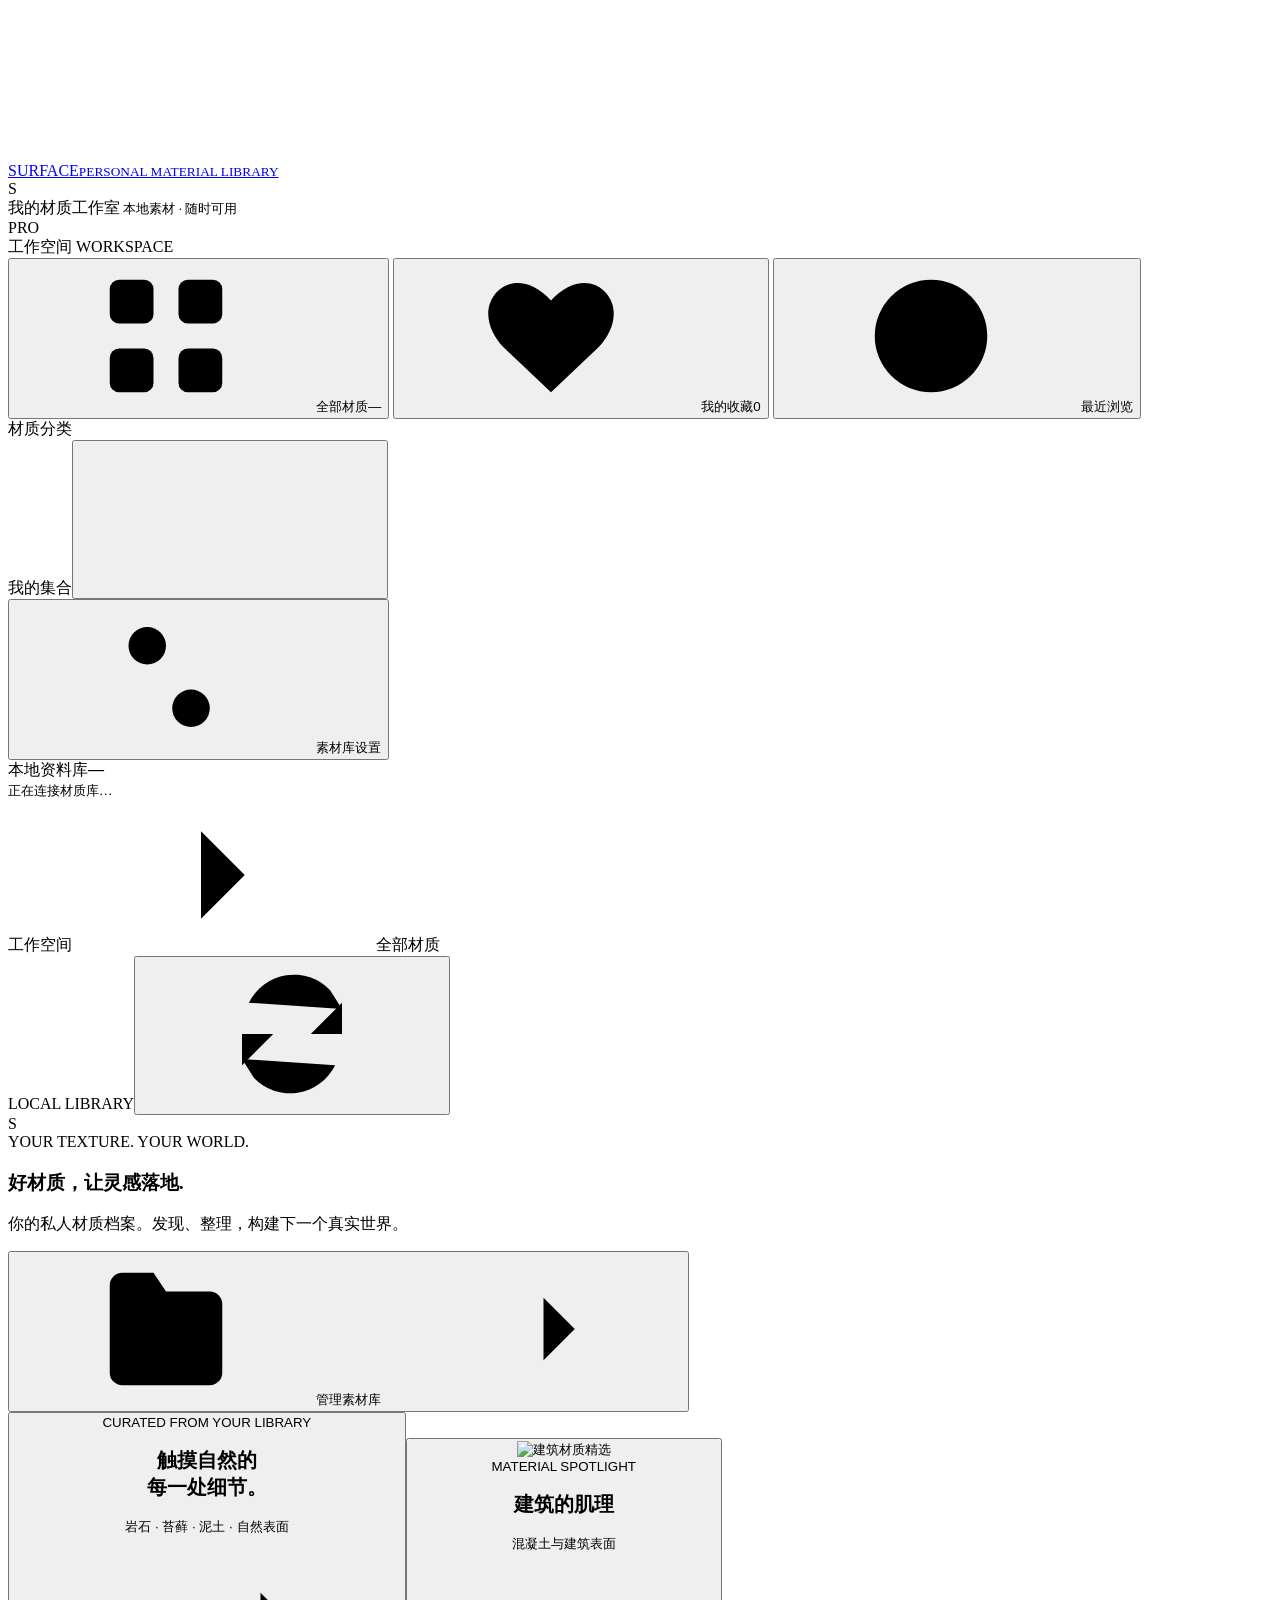
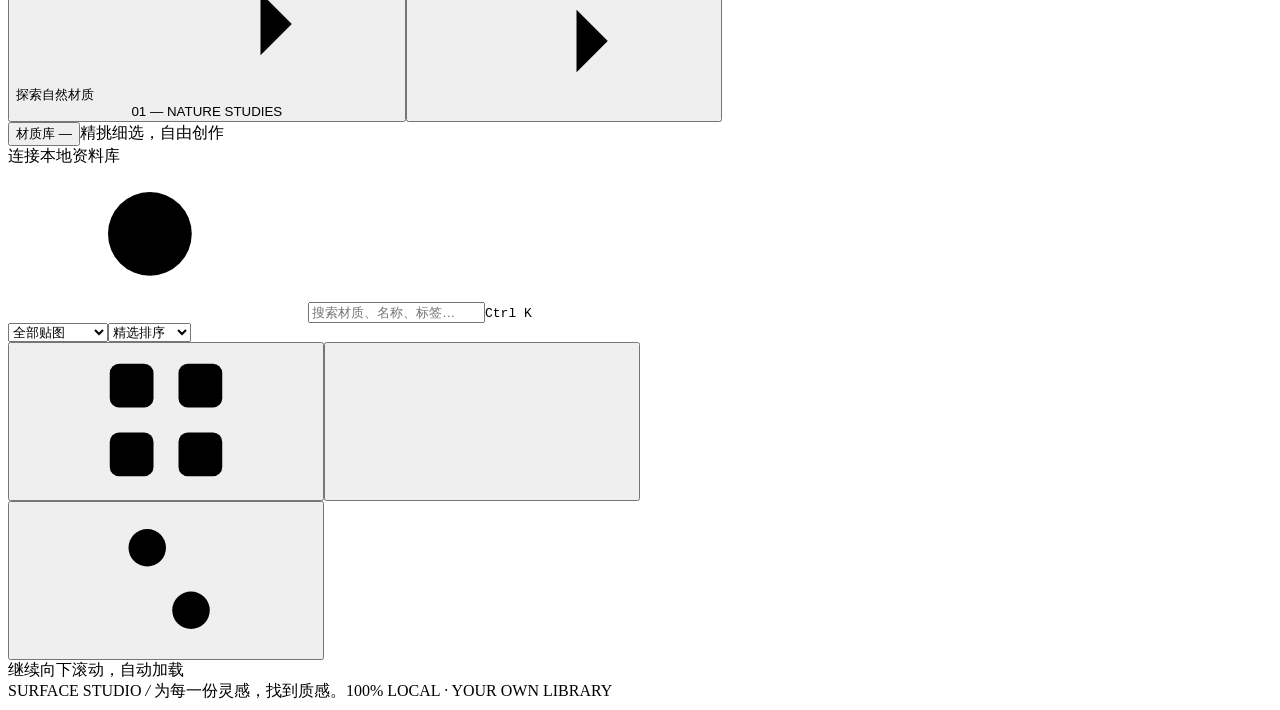
==== public/index.html @ 8ddc073b "feat: add persistent manual material categories in SS 1.2.0" ====
<!doctype html>
<html lang="zh-CN">
<head><meta charset="UTF-8"><meta name="viewport" content="width=device-width, initial-scale=1"><meta name="theme-color" content="#111214"><title>SURFACE — 私人材质工作室</title><link rel="icon" href="/app-icon.png" type="image/png"><link rel="stylesheet" href="/style.css"></head>
<body>
<svg class="sprite" aria-hidden="true"><defs>
<symbol id="i-grid" viewBox="0 0 24 24"><rect x="3" y="3" width="7" height="7" rx="1.5"/><rect x="14" y="3" width="7" height="7" rx="1.5"/><rect x="3" y="14" width="7" height="7" rx="1.5"/><rect x="14" y="14" width="7" height="7" rx="1.5"/></symbol>
<symbol id="i-search" viewBox="0 0 24 24"><circle cx="10.7" cy="10.7" r="6.7"/><path d="m16 16 4.5 4.5"/></symbol>
<symbol id="i-heart" viewBox="0 0 24 24"><path d="M20.5 4.8c-2-2-5.5-1.8-8.5 1.5-3-3.3-6.5-3.5-8.5-1.5-2.7 2.7-1.5 6.5.9 9L12 21l7.6-7.2c2.4-2.5 3.6-6.3.9-9Z"/></symbol>
<symbol id="i-folder" viewBox="0 0 24 24"><path d="M3 7V5a2 2 0 0 1 2-2h5l2 3h7a2 2 0 0 1 2 2v11a2 2 0 0 1-2 2H5a2 2 0 0 1-2-2V7Z"/></symbol>
<symbol id="i-clock" viewBox="0 0 24 24"><circle cx="12" cy="12" r="9"/><path d="M12 7v5l3 2"/></symbol>
<symbol id="i-plus" viewBox="0 0 24 24"><path d="M12 5v14M5 12h14"/></symbol>
<symbol id="i-arrow" viewBox="0 0 24 24"><path d="M5 12h14m-5-5 5 5-5 5"/></symbol>
<symbol id="i-chevron" viewBox="0 0 24 24"><path d="m8 5 7 7-7 7"/></symbol>
<symbol id="i-close" viewBox="0 0 24 24"><path d="m6 6 12 12M6 18 18 6"/></symbol>
<symbol id="i-refresh" viewBox="0 0 24 24"><path d="M20 7v5h-5M4 17v-5h5"/><path d="M5.1 7a8 8 0 0 1 13-2l1.9 3M4 16l1.9 3a8 8 0 0 0 13-2"/></symbol>
<symbol id="i-settings" viewBox="0 0 24 24"><path d="M4 7h16M4 17h16"/><circle cx="9" cy="7" r="3"/><circle cx="16" cy="17" r="3"/></symbol>
<symbol id="i-copy" viewBox="0 0 24 24"><rect x="8" y="8" width="12" height="13" rx="2"/><path d="M16 8V5a2 2 0 0 0-2-2H5a2 2 0 0 0-2 2v9a2 2 0 0 0 2 2h3"/></symbol>
<symbol id="i-check" viewBox="0 0 24 24"><path d="m5 12 4 4L19 6"/></symbol>
<symbol id="i-cube" viewBox="0 0 24 24"><path d="m12 2 9 5v10l-9 5-9-5V7l9-5Zm0 10v10M3 7l9 5 9-5M7.5 4.5l9 5v5"/></symbol>
<symbol id="i-expand" viewBox="0 0 24 24"><path d="M8 3H3v5m13-5h5v5M3 16v5h5m13-5v5h-5"/></symbol>
<symbol id="i-list" viewBox="0 0 24 24"><path d="M8 5h13M8 12h13M8 19h13M3 5h.01M3 12h.01M3 19h.01"/></symbol>
<symbol id="i-compare" viewBox="0 0 24 24"><rect x="3" y="4" width="18" height="16" rx="2"/><path d="M12 2v20"/></symbol>
</defs></svg>
<div class="app">
<aside class="sidebar">
<a class="brand" href="/" aria-label="Surface 首页"><img class="brand-icon" src="/app-icon.png" alt=""><span>SURFACE<small>PERSONAL MATERIAL LIBRARY</small></span></a>
<div class="workspace"><span class="workspace-icon">S</span><div>我的材质工作室<small><span class="live-dot"></span> 本地素材 · 随时可用</small></div><span class="workspace-tag">PRO</span></div>
<div class="nav-label">工作空间 <span>WORKSPACE</span></div>
<nav id="main-nav">
<button data-view="all" class="nav-item active"><svg><use href="#i-grid"/></svg>全部材质<span id="all-count" class="nav-count">—</span></button>
<button data-view="favorites" class="nav-item"><svg><use href="#i-heart"/></svg>我的收藏<span id="fav-count" class="nav-count">0</span></button>
<button data-view="recent" class="nav-item"><svg><use href="#i-clock"/></svg>最近浏览</button>
</nav>
<div class="nav-label category-label">材质分类 <span id="category-number"></span></div>
<nav id="categories" class="categories"></nav>
<div class="nav-label collections-label">我的集合<button class="icon-button" id="new-collection" title="新建集合"><svg><use href="#i-plus"/></svg></button></div>
<nav id="collections"></nav>
<div class="sidebar-bottom"><button id="settings" class="nav-item"><svg><use href="#i-settings"/></svg>素材库设置</button><div class="storage"><div><span><i class="live-dot"></i> 本地资料库</span><b id="storage-size">—</b></div><div class="storage-line"><i></i></div><small id="storage-path" title="">正在连接材质库…</small></div></div>
</aside>
<section class="main-shell">
<header class="topbar"><div class="breadcrumb">工作空间 <svg><use href="#i-chevron"/></svg><span id="breadcrumb-title">全部材质</span></div><div class="topbar-right"><span class="offline"><i class="live-dot"></i> LOCAL LIBRARY</span><button class="icon-button" id="refresh" title="重新扫描材质库"><svg><use href="#i-refresh"/></svg></button><span class="topbar-divider"></span><div class="avatar">S<span></span></div></div></header>
<main id="scroll-area">
<section class="page-heading"><div><div class="eyebrow">YOUR TEXTURE. YOUR WORLD.</div><h1 id="page-title">好材质，让灵感落地<span>.</span></h1><p id="page-description">你的私人材质档案。发现、整理，构建下一个真实世界。</p></div><button id="library-button" class="outline-button"><svg><use href="#i-folder"/></svg>管理素材库<svg class="small"><use href="#i-arrow"/></svg></button></section>
<section id="featured" class="featured"><button class="feature-main" id="feature-main"><div class="feature-copy"><span class="feature-kicker"><i></i> CURATED FROM YOUR LIBRARY</span><h2>触摸自然的<br>每一处细节<span>。</span></h2><p>岩石 · 苔藓 · 泥土 · 自然表面</p><span class="feature-cta">探索自然材质 <svg><use href="#i-arrow"/></svg></span></div><div class="hero-spheres" id="hero-spheres"></div><span class="feature-number">01 — NATURE STUDIES</span></button><button class="feature-side" id="feature-side"><img id="architecture-image" alt="建筑材质精选"><div class="side-overlay"></div><div class="side-copy"><span>MATERIAL SPOTLIGHT</span><h2>建筑的肌理</h2><p>混凝土与建筑表面</p></div><span class="round-arrow"><svg><use href="#i-arrow"/></svg></span></button></section>
<section class="library-section"><div class="library-tabs"><div class="tabs"><button id="tab-all" class="selected">材质库 <span id="result-count">—</span></button><span class="tab-caption">精挑细选，自由创作</span></div><div class="library-status"><span class="live-dot"></span><span id="index-status">连接本地资料库</span></div></div>
<div class="toolbar"><div class="search-box"><svg><use href="#i-search"/></svg><input id="search" type="search" placeholder="搜索材质、名称、标签…" autocomplete="off"><kbd>Ctrl K</kbd></div><select id="map-filter" aria-label="贴图通道筛选"><option value="">全部贴图</option><option value="Normal">含法线贴图</option><option value="Displacement">含置换贴图</option><option value="AO">含 AO 贴图</option><option value="Metalness">含金属度贴图</option></select><select id="sort" aria-label="排序"><option value="curated">精选排序</option><option value="name">名称 A—Z</option><option value="recent">最近更新</option><option value="size">文件大小</option></select><div class="view-buttons"><button class="icon-button active" id="grid-view" title="网格视图"><svg><use href="#i-grid"/></svg></button><button class="icon-button" id="list-view" title="列表视图"><svg><use href="#i-list"/></svg></button></div><button class="icon-button filter-toggle" id="filter-toggle" title="更多筛选"><svg><use href="#i-settings"/></svg></button></div>
<div class="advanced-filters" id="advanced-filters" hidden><label>分辨率 <select id="resolution-filter"><option value="">全部分辨率</option><option>4K</option><option>8K</option><option>2K</option></select></label><label class="check-label"><input id="tileable-filter" type="checkbox">仅显示可平铺材质</label><label class="density-label">卡片大小 <input id="density" type="range" min="175" max="300" value="220"></label><button class="text-button" id="reset-filters">重置筛选</button></div>
<div id="active-filters" class="active-filters"></div>
<div id="asset-grid" class="asset-grid" aria-live="polite"></div>
<div id="empty" class="empty" hidden><svg><use href="#i-search"/></svg><h3>这里还没有材质</h3><p>试试其他关键词，或调整筛选条件。</p><button class="outline-button" id="empty-reset">查看全部材质</button></div>
<div class="load-more"><span id="shown-count"></span><span id="load-more" role="status">继续向下滚动，自动加载</span></div>
</section><footer><span>SURFACE STUDIO <i> / </i> 为每一份灵感，找到质感。</span><span>100% LOCAL <i>·</i> YOUR OWN LIBRARY</span></footer>
</main>
</section>
<aside id="detail" class="detail" hidden></aside>
</div>
<div id="compare-tray" class="compare-tray" hidden></div>
<dialog id="modal"><div id="modal-content"></div></dialog>
<div id="toast" class="toast" role="status"></div>
<link rel="stylesheet" href="/glass.css?v=1">
<script src="/glass.js"></script>
<script src="/app.js"></script>
<script src="/blender.js"></script>
<link rel="stylesheet" href="/blender.css?v=1">
<link rel="stylesheet" href="/context-menu.css?v=1">
<script src="/context-menu.js"></script>
<link rel="stylesheet" href="/readability.css?v=1">
<script src="/readability.js"></script>
<link rel="stylesheet" href="/workbench.css?v=20261009">
<script src="/workbench.js?v=20261009"></script>
<link rel="stylesheet" href="/window-chrome.css?v=1">
<script src="/window-chrome.js?v=1"></script>
<link rel="stylesheet" href="/material-drag.css?v=1">
<script src="/material-drag.js?v=1"></script>
<link rel="stylesheet" href="/corners.css?v=1">
<script src="/categories.js?v=1"></script>
</body></html>
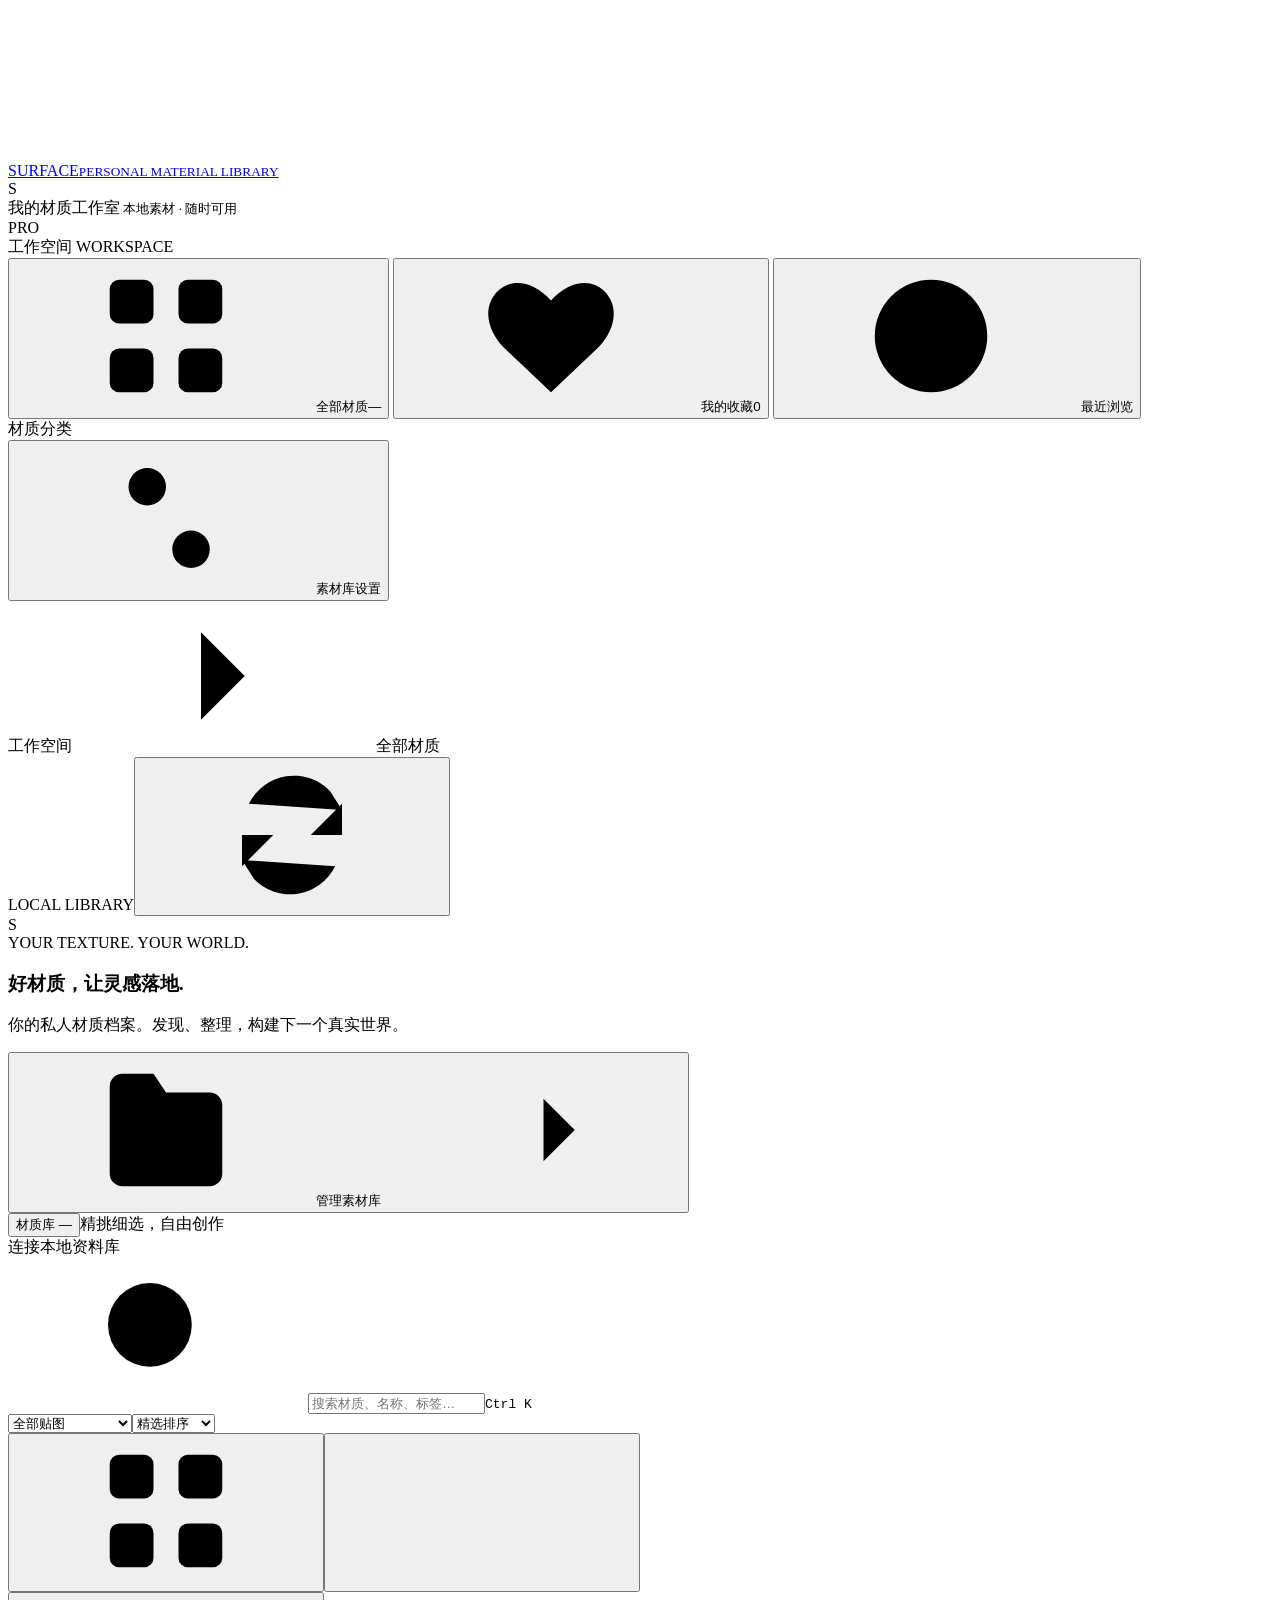
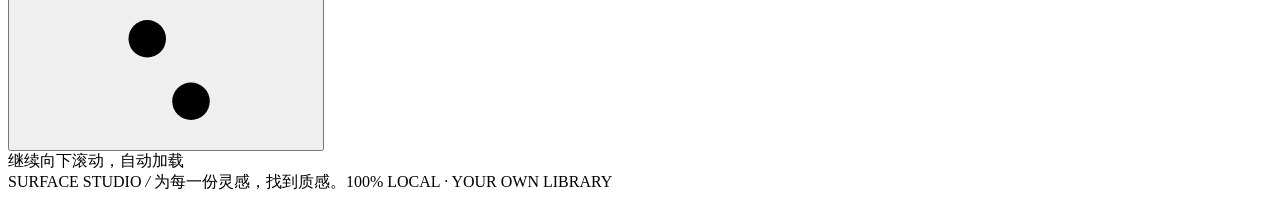
==== commit 620274ff: "Release 1.5.0: Blender material roundtrip, signed updates and broader compatibility" ====
--- a/public/index.html
+++ b/public/index.html
@@ -33,17 +33,15 @@
 </nav>
 <div class="nav-label category-label">材质分类 <span id="category-number"></span></div>
 <nav id="categories" class="categories"></nav>
-<div class="nav-label collections-label">我的集合<button class="icon-button" id="new-collection" title="新建集合"><svg><use href="#i-plus"/></svg></button></div>
-<nav id="collections"></nav>
-<div class="sidebar-bottom"><button id="settings" class="nav-item"><svg><use href="#i-settings"/></svg>素材库设置</button><div class="storage"><div><span><i class="live-dot"></i> 本地资料库</span><b id="storage-size">—</b></div><div class="storage-line"><i></i></div><small id="storage-path" title="">正在连接材质库…</small></div></div>
+<div class="sidebar-bottom"><button id="settings" class="nav-item"><svg><use href="#i-settings"/></svg>素材库设置</button></div>
 </aside>
 <section class="main-shell">
 <header class="topbar"><div class="breadcrumb">工作空间 <svg><use href="#i-chevron"/></svg><span id="breadcrumb-title">全部材质</span></div><div class="topbar-right"><span class="offline"><i class="live-dot"></i> LOCAL LIBRARY</span><button class="icon-button" id="refresh" title="重新扫描材质库"><svg><use href="#i-refresh"/></svg></button><span class="topbar-divider"></span><div class="avatar">S<span></span></div></div></header>
 <main id="scroll-area">
 <section class="page-heading"><div><div class="eyebrow">YOUR TEXTURE. YOUR WORLD.</div><h1 id="page-title">好材质，让灵感落地<span>.</span></h1><p id="page-description">你的私人材质档案。发现、整理，构建下一个真实世界。</p></div><button id="library-button" class="outline-button"><svg><use href="#i-folder"/></svg>管理素材库<svg class="small"><use href="#i-arrow"/></svg></button></section>
-<section id="featured" class="featured"><button class="feature-main" id="feature-main"><div class="feature-copy"><span class="feature-kicker"><i></i> CURATED FROM YOUR LIBRARY</span><h2>触摸自然的<br>每一处细节<span>。</span></h2><p>岩石 · 苔藓 · 泥土 · 自然表面</p><span class="feature-cta">探索自然材质 <svg><use href="#i-arrow"/></svg></span></div><div class="hero-spheres" id="hero-spheres"></div><span class="feature-number">01 — NATURE STUDIES</span></button><button class="feature-side" id="feature-side"><img id="architecture-image" alt="建筑材质精选"><div class="side-overlay"></div><div class="side-copy"><span>MATERIAL SPOTLIGHT</span><h2>建筑的肌理</h2><p>混凝土与建筑表面</p></div><span class="round-arrow"><svg><use href="#i-arrow"/></svg></span></button></section>
+
 <section class="library-section"><div class="library-tabs"><div class="tabs"><button id="tab-all" class="selected">材质库 <span id="result-count">—</span></button><span class="tab-caption">精挑细选，自由创作</span></div><div class="library-status"><span class="live-dot"></span><span id="index-status">连接本地资料库</span></div></div>
-<div class="toolbar"><div class="search-box"><svg><use href="#i-search"/></svg><input id="search" type="search" placeholder="搜索材质、名称、标签…" autocomplete="off"><kbd>Ctrl K</kbd></div><select id="map-filter" aria-label="贴图通道筛选"><option value="">全部贴图</option><option value="Normal">含法线贴图</option><option value="Displacement">含置换贴图</option><option value="AO">含 AO 贴图</option><option value="Metalness">含金属度贴图</option></select><select id="sort" aria-label="排序"><option value="curated">精选排序</option><option value="name">名称 A—Z</option><option value="recent">最近更新</option><option value="size">文件大小</option></select><div class="view-buttons"><button class="icon-button active" id="grid-view" title="网格视图"><svg><use href="#i-grid"/></svg></button><button class="icon-button" id="list-view" title="列表视图"><svg><use href="#i-list"/></svg></button></div><button class="icon-button filter-toggle" id="filter-toggle" title="更多筛选"><svg><use href="#i-settings"/></svg></button></div>
+<div class="toolbar"><div class="search-box"><svg><use href="#i-search"/></svg><input id="search" type="search" placeholder="搜索材质、名称、标签…" autocomplete="off"><kbd>Ctrl K</kbd></div><select id="map-filter" aria-label="贴图通道筛选"><option value="">全部贴图</option><option value="BlenderNative">Blender 自制材质</option><option value="NormalOnly">纯法线贴图</option><option value="Normal">含法线贴图</option><option value="Displacement">含置换贴图</option><option value="AO">含 AO 贴图</option><option value="Metalness">含金属度贴图</option></select><select id="sort" aria-label="排序"><option value="curated">精选排序</option><option value="name">名称 A—Z</option><option value="recent">最近更新</option><option value="size">文件大小</option></select><div class="view-buttons"><button class="icon-button active" id="grid-view" title="网格视图"><svg><use href="#i-grid"/></svg></button><button class="icon-button" id="list-view" title="列表视图"><svg><use href="#i-list"/></svg></button></div><button class="icon-button filter-toggle" id="filter-toggle" title="更多筛选"><svg><use href="#i-settings"/></svg></button></div>
 <div class="advanced-filters" id="advanced-filters" hidden><label>分辨率 <select id="resolution-filter"><option value="">全部分辨率</option><option>4K</option><option>8K</option><option>2K</option></select></label><label class="check-label"><input id="tileable-filter" type="checkbox">仅显示可平铺材质</label><label class="density-label">卡片大小 <input id="density" type="range" min="175" max="300" value="220"></label><button class="text-button" id="reset-filters">重置筛选</button></div>
 <div id="active-filters" class="active-filters"></div>
 <div id="asset-grid" class="asset-grid" aria-live="polite"></div>
@@ -63,6 +61,7 @@
 <script src="/blender.js"></script>
 <link rel="stylesheet" href="/blender.css?v=1">
 <link rel="stylesheet" href="/context-menu.css?v=1">
+<script src="/material-names.js"></script>
 <script src="/context-menu.js"></script>
 <link rel="stylesheet" href="/readability.css?v=1">
 <script src="/readability.js"></script>
@@ -74,4 +73,12 @@
 <script src="/material-drag.js?v=1"></script>
 <link rel="stylesheet" href="/corners.css?v=1">
 <script src="/categories.js?v=1"></script>
+<link rel="stylesheet" href="/daylight.css?v=1">
+<link rel="stylesheet" href="/select-menu.css?v=1">
+<script src="/select-menu.js?v=1"></script>
+<link rel="stylesheet" href="/organizer.css?v=1">
+<script src="/organizer.js?v=1"></script>
+<link rel="stylesheet" href="/normal-library.css?v=1">
+<script src="/normal-library.js?v=1"></script>
+<script src="/updates.js"></script>
 </body></html>
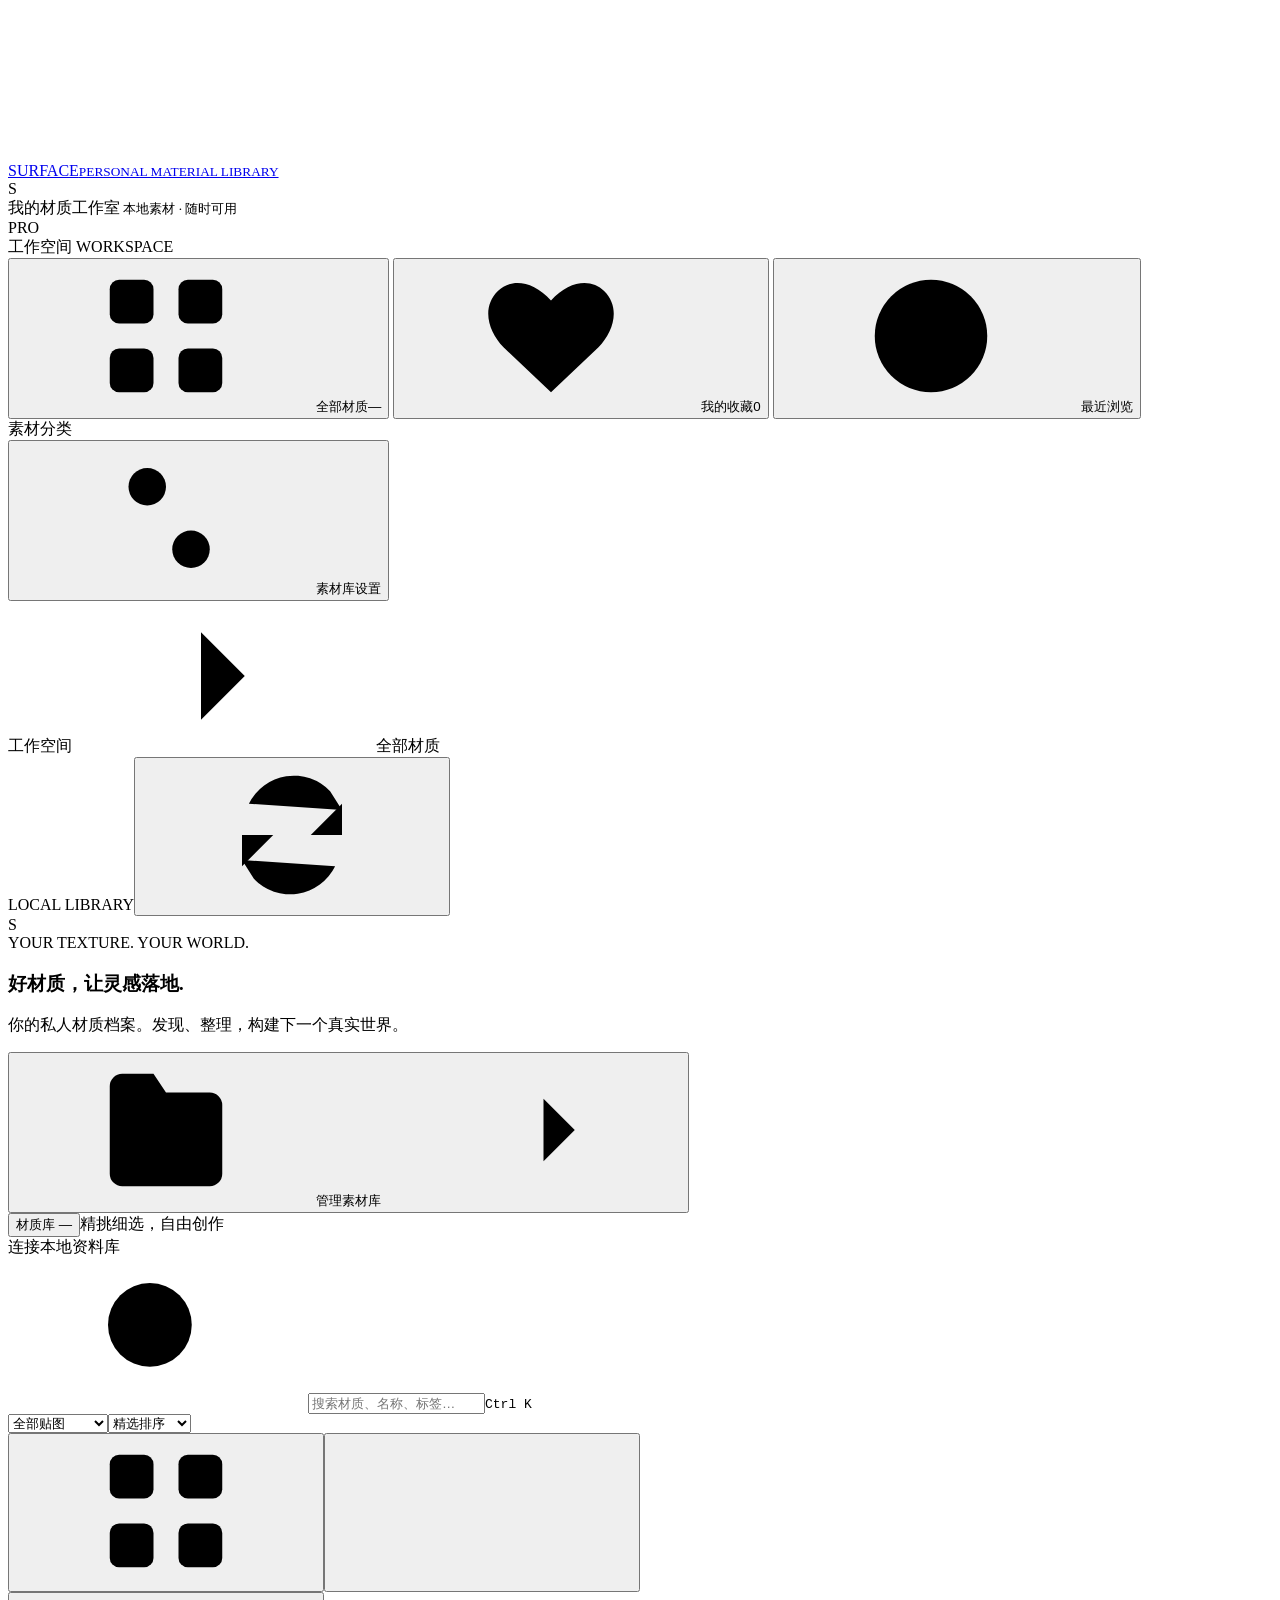
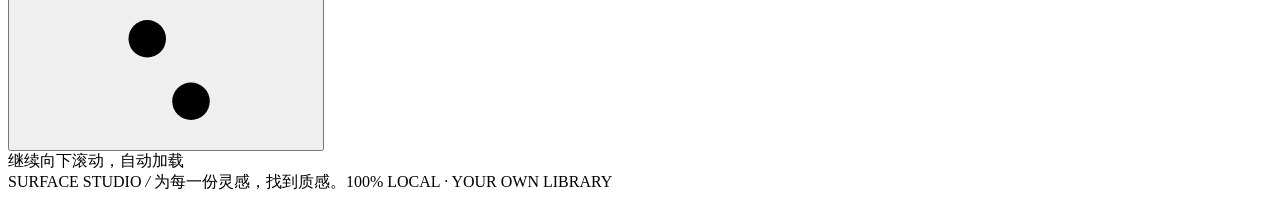
==== commit 2a2752d5: "Release 1.6.0: decals, asset categories, illustrated notes and DPI sizing" ====
--- a/public/index.html
+++ b/public/index.html
@@ -31,7 +31,7 @@
 <button data-view="favorites" class="nav-item"><svg><use href="#i-heart"/></svg>我的收藏<span id="fav-count" class="nav-count">0</span></button>
 <button data-view="recent" class="nav-item"><svg><use href="#i-clock"/></svg>最近浏览</button>
 </nav>
-<div class="nav-label category-label">材质分类 <span id="category-number"></span></div>
+<div class="nav-label category-label">素材分类 <span id="category-number"></span></div>
 <nav id="categories" class="categories"></nav>
 <div class="sidebar-bottom"><button id="settings" class="nav-item"><svg><use href="#i-settings"/></svg>素材库设置</button></div>
 </aside>
@@ -41,7 +41,7 @@
 <section class="page-heading"><div><div class="eyebrow">YOUR TEXTURE. YOUR WORLD.</div><h1 id="page-title">好材质，让灵感落地<span>.</span></h1><p id="page-description">你的私人材质档案。发现、整理，构建下一个真实世界。</p></div><button id="library-button" class="outline-button"><svg><use href="#i-folder"/></svg>管理素材库<svg class="small"><use href="#i-arrow"/></svg></button></section>
 
 <section class="library-section"><div class="library-tabs"><div class="tabs"><button id="tab-all" class="selected">材质库 <span id="result-count">—</span></button><span class="tab-caption">精挑细选，自由创作</span></div><div class="library-status"><span class="live-dot"></span><span id="index-status">连接本地资料库</span></div></div>
-<div class="toolbar"><div class="search-box"><svg><use href="#i-search"/></svg><input id="search" type="search" placeholder="搜索材质、名称、标签…" autocomplete="off"><kbd>Ctrl K</kbd></div><select id="map-filter" aria-label="贴图通道筛选"><option value="">全部贴图</option><option value="BlenderNative">Blender 自制材质</option><option value="NormalOnly">纯法线贴图</option><option value="Normal">含法线贴图</option><option value="Displacement">含置换贴图</option><option value="AO">含 AO 贴图</option><option value="Metalness">含金属度贴图</option></select><select id="sort" aria-label="排序"><option value="curated">精选排序</option><option value="name">名称 A—Z</option><option value="recent">最近更新</option><option value="size">文件大小</option></select><div class="view-buttons"><button class="icon-button active" id="grid-view" title="网格视图"><svg><use href="#i-grid"/></svg></button><button class="icon-button" id="list-view" title="列表视图"><svg><use href="#i-list"/></svg></button></div><button class="icon-button filter-toggle" id="filter-toggle" title="更多筛选"><svg><use href="#i-settings"/></svg></button></div>
+<div class="toolbar"><div class="search-box"><svg><use href="#i-search"/></svg><input id="search" type="search" placeholder="搜索材质、名称、标签…" autocomplete="off"><kbd>Ctrl K</kbd></div><select id="map-filter" aria-label="贴图通道筛选"><option value="">全部贴图</option><option value="NormalOnly">纯法线贴图</option><option value="Normal">含法线贴图</option><option value="Displacement">含置换贴图</option><option value="AO">含 AO 贴图</option><option value="Metalness">含金属度贴图</option></select><select id="sort" aria-label="排序"><option value="curated">精选排序</option><option value="name">名称 A—Z</option><option value="recent">最近更新</option><option value="size">文件大小</option></select><div class="view-buttons"><button class="icon-button active" id="grid-view" title="网格视图"><svg><use href="#i-grid"/></svg></button><button class="icon-button" id="list-view" title="列表视图"><svg><use href="#i-list"/></svg></button></div><button class="icon-button filter-toggle" id="filter-toggle" title="更多筛选"><svg><use href="#i-settings"/></svg></button></div>
 <div class="advanced-filters" id="advanced-filters" hidden><label>分辨率 <select id="resolution-filter"><option value="">全部分辨率</option><option>4K</option><option>8K</option><option>2K</option></select></label><label class="check-label"><input id="tileable-filter" type="checkbox">仅显示可平铺材质</label><label class="density-label">卡片大小 <input id="density" type="range" min="175" max="300" value="220"></label><button class="text-button" id="reset-filters">重置筛选</button></div>
 <div id="active-filters" class="active-filters"></div>
 <div id="asset-grid" class="asset-grid" aria-live="polite"></div>
@@ -79,6 +79,7 @@
 <link rel="stylesheet" href="/organizer.css?v=1">
 <script src="/organizer.js?v=1"></script>
 <link rel="stylesheet" href="/normal-library.css?v=1">
-<script src="/normal-library.js?v=1"></script>
+
 <script src="/updates.js"></script>
+<script src="/release-notes.js"></script>
 </body></html>
